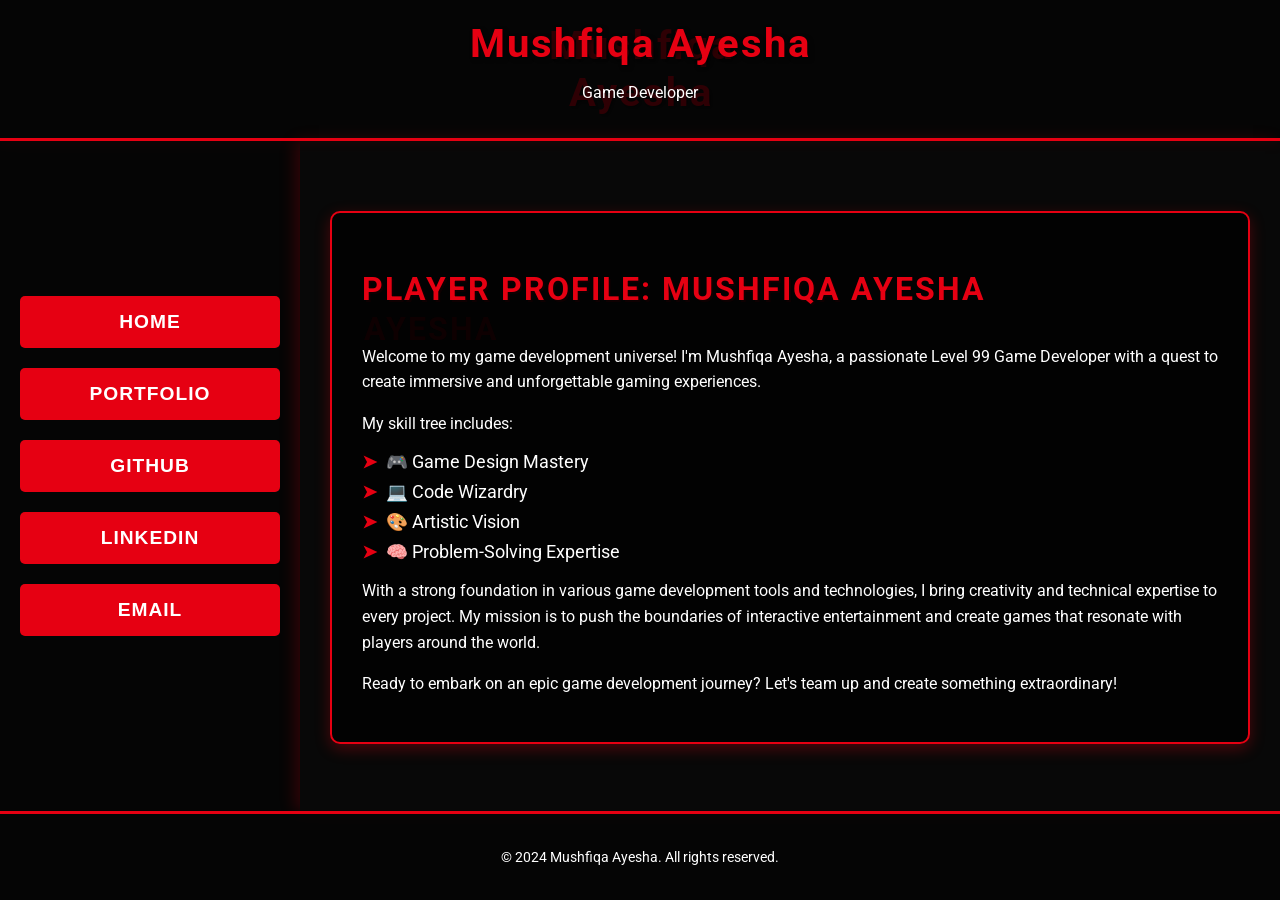
==== index.html @ 287940fb "portfolio in root" ====
<!DOCTYPE html>
<html lang="en">
  <head>
    <meta charset="UTF-8" />
    <meta name="viewport" content="width=device-width, initial-scale=1.0" />

    <title>Mushfiqa Ayesha - Game Developer</title>
    <link rel="icon" type="image/x-icon" href="media/favicon.ico" />
    <link
      href="https://fonts.googleapis.com/css2?family=Roboto:wght@400;700&display=swap"
      rel="stylesheet"
    />
    <link rel="stylesheet" href="style.css" />
  </head>
  <body>
    <div class="game-interface">
      <header class="header">
        <h1 class="persona-text" data-text="Mushfiqa Ayesha">
          Mushfiqa Ayesha
        </h1>
        <p>Game Developer</p>
      </header>

      <nav class="sidebar">
        <ul>
          <li>
            <button class="game-button" data-href="index.html">Home</button>
          </li>
          <li>
            <button class="game-button" data-href="portfolio.html">
              Portfolio
            </button>
          </li>

          <li>
            <button
              class="game-button"
              data-href="https://github.com/MushfiqaAyesha"
            >
              GitHub
            </button>
          </li>
          <li>
            <button
              class="game-button"
              data-href="https://www.linkedin.com/in/mushfiqa/"
            >
              LinkedIn
            </button>
          </li>
          <li>
            <button
              class="game-button"
              data-href="mailto:mushfiqaayesha@email.com"
            >
              Email
            </button>
          </li>
        </ul>
      </nav>

      <main class="main-content">
        <div id="about" class="section about">
          <h2 class="persona-text" data-text="Player Profile: Mushfiqa Ayesha">
            Player Profile: Mushfiqa Ayesha
          </h2>
          <div class="about-content">
            <div class="about-text">
              <p>
                Welcome to my game development universe! I'm Mushfiqa Ayesha, a
                passionate Level 99 Game Developer with a quest to create
                immersive and unforgettable gaming experiences.
              </p>
              <p>My skill tree includes:</p>
              <ul>
                <li>🎮 Game Design Mastery</li>
                <li>💻 Code Wizardry</li>
                <li>🎨 Artistic Vision</li>
                <li>🧠 Problem-Solving Expertise</li>
              </ul>
              <p>
                With a strong foundation in various game development tools and
                technologies, I bring creativity and technical expertise to
                every project. My mission is to push the boundaries of
                interactive entertainment and create games that resonate with
                players around the world.
              </p>
              <p>
                Ready to embark on an epic game development journey? Let's team
                up and create something extraordinary!
              </p>
            </div>
          </div>
        </div>
      </main>
      </main>

      <footer class="footer">
        <p>&copy; 2024 Mushfiqa Ayesha. All rights reserved.</p>
      </footer>
    </div>

    <script>
      document.addEventListener("DOMContentLoaded", function () {
        const buttons = document.querySelectorAll(".game-button");
        buttons.forEach((button) => {
          button.addEventListener("click", function () {
            const href = this.getAttribute("data-href");
            if (href.startsWith("http") || href.startsWith("mailto")) {
              window.open(href, "_blank");
            } else {
              window.location.href = href;
            }
          });

          button.addEventListener("mouseover", function () {
            this.style.transform = "scale(1.1) rotate(2deg)";
          });

          button.addEventListener("mouseout", function () {
            this.style.transform = "scale(1) rotate(0deg)";
          });
        });

        const personaTexts = document.querySelectorAll(".persona-text");
        personaTexts.forEach((text) => {
          text.addEventListener("mouseover", function () {
            this.style.textShadow = "2px 2px 4px rgba(230, 0, 18, 0.7)";
          });

          text.addEventListener("mouseout", function () {
            this.style.textShadow = "none";
          });
        });
      });
    </script>
  </body>
</html>
---- style.css ----
:root {
  --primary-color: #e60012;
  --secondary-color: #000000;
  --accent-color: #ffffff;
  --background-color: #1a1a1a;
  --text-color: #ffffff;
  --border-color: #e60012;
  --button-hover: #ff4d4d;
}

body {
  font-family: "Roboto", sans-serif;
  background-color: var(--background-color);
  color: var(--text-color);
  margin: 0;
  padding: 0;
  overflow-x: hidden;
  background-image: url("path-to-your-background-image.jpg");
  background-size: cover;
  background-attachment: fixed;
}

.game-interface {
  display: grid;
  grid-template-columns: 300px 1fr;
  grid-template-rows: auto 1fr auto;
  min-height: 100vh;
}

/* Header Styles */
.header {
  grid-column: 1 / -1;
  background-color: rgba(0, 0, 0, 0.8);
  padding: 20px;
  text-align: center;
  border-bottom: 3px solid var(--border-color);
  box-shadow: 0 2px 10px rgba(230, 0, 18, 0.3);
}

.header h1 {
  font-size: 2.5em;
  margin: 0;
  color: var(--primary-color);
  text-shadow: 2px 2px 4px rgba(0, 0, 0, 0.5);
  font-weight: bold;
  letter-spacing: 2px;
}

/* Navigation Styles */
.sidebar {
  grid-column: 1 / 2;
  background-color: rgba(0, 0, 0, 0.8);
  padding: 20px;
  display: flex;
  flex-direction: column;
  justify-content: center;
}

nav ul {
  list-style-type: none;
  padding: 0;
}

nav li {
  margin-bottom: 20px;
}

.game-button {
  display: block;
  width: 100%;
  padding: 15px;
  background-color: var(--primary-color);
  color: var(--accent-color);
  text-decoration: none;
  border: none;
  border-radius: 5px;
  font-size: 1.2em;
  font-weight: bold;
  text-transform: uppercase;
  letter-spacing: 1px;
  text-align: center;
  transition: all 0.3s ease;
  position: relative;
  overflow: hidden;
  z-index: 1;
  cursor: pointer;
}

.game-button::before {
  content: "";
  position: absolute;
  top: 0;
  left: -100%;
  width: 100%;
  height: 100%;
  background-color: var(--button-hover);
  transition: all 0.3s ease;
  z-index: -1;
}

.game-button:hover::before {
  left: 0;
}

.game-button:hover {
  transform: translateY(-3px);
  box-shadow: 0 5px 15px rgba(230, 0, 18, 0.5);
}

.game-button:active {
  transform: translateY(1px);
  box-shadow: 0 2px 5px rgba(230, 0, 18, 0.5);
}

/* Main Content Styles */
.main-content {
  grid-column: 2 / -1;
  padding: 30px;
  background-color: rgba(0, 0, 0, 0.7);
  box-shadow: -5px 0 15px rgba(230, 0, 18, 0.2);
}

/* Portfolio Styles */
.portfolio-grid {
  display: grid;
  grid-template-columns: repeat(auto-fit, minmax(300px, 1fr));
  gap: 30px;
}

.portfolio-item {
  background-color: rgba(0, 0, 0, 0.8);
  border-radius: 10px;
  padding: 20px;
  transition: all 0.3s ease;
  box-shadow: 0 5px 15px rgba(230, 0, 18, 0.3);
  display: flex;
  flex-direction: column;
  border: 2px solid var(--primary-color);
}

.portfolio-item:hover {
  transform: translateY(-5px) scale(1.02);
  box-shadow: 0 10px 25px rgba(230, 0, 18, 0.5);
}

.portfolio-item h3 {
  color: var(--primary-color);
  margin-top: 0;
  font-size: 1.8em;
  text-transform: uppercase;
  letter-spacing: 1px;
}

.portfolio-item img,
.portfolio-item video {
  width: 100%;
  border-radius: 5px;
  margin-bottom: 15px;
  object-fit: cover;
  height: 200px;
  border: 2px solid var(--primary-color);
}

.portfolio-item p {
  flex-grow: 1;
  font-size: 1em;
  line-height: 1.6;
}

/* Home Page Styles */
.home-hero {
  text-align: center;
  padding: 60px 0;
  background: rgba(0, 0, 0, 0.7);
  border-radius: 10px;
  margin-bottom: 40px;
  color: var(--text-color);
  border: 2px solid var(--primary-color);
}

.home-hero h2 {
  font-size: 2.5em;
  margin-bottom: 20px;
  text-transform: uppercase;
  letter-spacing: 2px;
  color: var(--primary-color);
}

.cta-button {
  display: inline-block;
  padding: 15px 30px;
  background-color: var(--primary-color);
  color: var(--accent-color);
  text-decoration: none;
  border-radius: 5px;
  font-size: 1.2em;
  transition: all 0.3s ease;
  font-weight: bold;
  text-transform: uppercase;
  letter-spacing: 1px;
}

.cta-button:hover {
  background-color: var(--button-hover);
  transform: translateY(-3px);
  box-shadow: 0 5px 15px rgba(230, 0, 18, 0.5);
}

/* Footer Styles */
.footer {
  grid-column: 1 / -1;
  text-align: center;
  padding: 20px;
  background-color: rgba(0, 0, 0, 0.8);
  color: var(--text-color);
  font-size: 0.9em;
  border-top: 3px solid var(--border-color);
}

/* Custom Scrollbar */
::-webkit-scrollbar {
  width: 10px;
}

::-webkit-scrollbar-track {
  background: var(--secondary-color);
}

::-webkit-scrollbar-thumb {
  background: var(--primary-color);
  border-radius: 5px;
}

::-webkit-scrollbar-thumb:hover {
  background: var(--button-hover);
}

/* Persona-like text effect */
.persona-text {
  position: relative;
  display: inline-block;
}

.persona-text::after {
  content: attr(data-text);
  position: absolute;
  left: 2px;
  top: 2px;
  color: var(--primary-color);
  z-index: -1;
}

/* Responsive Design */
@media (max-width: 768px) {
  .game-interface {
    grid-template-columns: 1fr;
  }

  .sidebar {
    grid-column: 1 / -1;
  }

  .main-content {
    grid-column: 1 / -1;
  }
}
.about {
  background-color: rgba(0, 0, 0, 0.8);
  border-radius: 10px;
  padding: 30px;
  margin-top: 40px;
  border: 2px solid var(--primary-color);
  box-shadow: 0 5px 15px rgba(230, 0, 18, 0.3);
}

.about h2 {
  color: var(--primary-color);
  font-size: 2em;
  margin-bottom: 20px;
  text-transform: uppercase;
  letter-spacing: 2px;
}

.about-content {
  display: flex;
  justify-content: space-between;
  align-items: flex-start;
}

.about-text {
  flex: 1;
}

.about-text p {
  margin-bottom: 15px;
  line-height: 1.6;
}

.about-text ul {
  list-style-type: none;
  padding-left: 0;
}

.about-text ul li {
  margin-bottom: 10px;
  font-size: 1.1em;
}

.about-text ul li:before {
  content: "➤ ";
  color: var(--primary-color);
  font-weight: bold;
  margin-right: 5px;
}
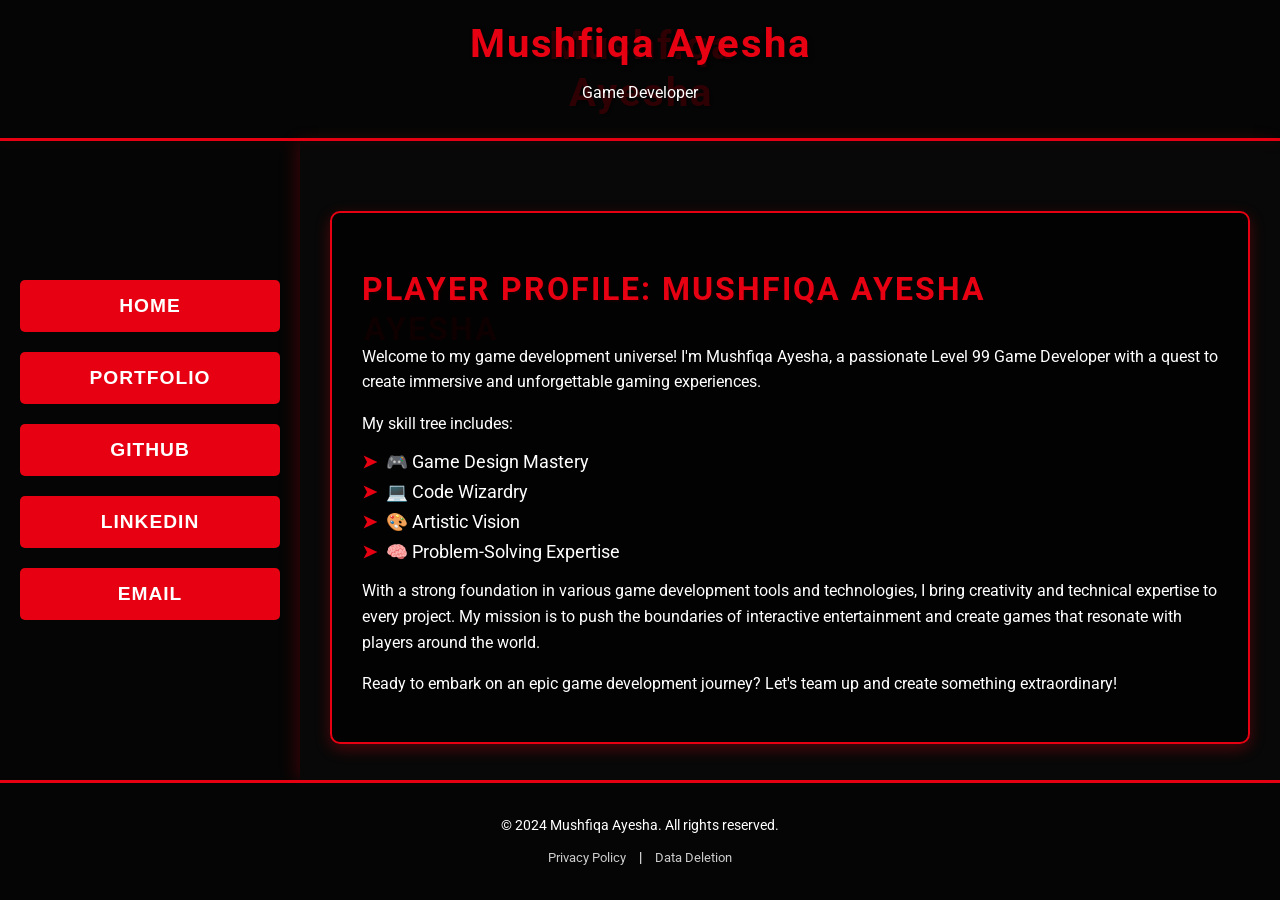
==== commit d03093a5: "policy updates to comply with gdpr eu" ====
--- a/index.html
+++ b/index.html
@@ -1,6 +1,7 @@
 <!DOCTYPE html>
 <html lang="en">
   <head>
+    <meta name="google-site-verification" content="QYNbyWzbSPOrTm-NHjOBRF7Yt7GdUNCPk4q0TXaNxpI" />
     <meta charset="UTF-8" />
     <meta name="viewport" content="width=device-width, initial-scale=1.0" />
 
@@ -97,6 +98,10 @@
 
       <footer class="footer">
         <p>&copy; 2024 Mushfiqa Ayesha. All rights reserved.</p>
+        <p>
+          <a href="privacy-policy.html" style="color: #ccc; text-decoration: none; font-size: 0.8rem; margin: 0 10px;">Privacy Policy</a> |
+          <a href="data-deletion.html" style="color: #ccc; text-decoration: none; font-size: 0.8rem; margin: 0 10px;">Data Deletion</a>
+        </p>
       </footer>
     </div>
 
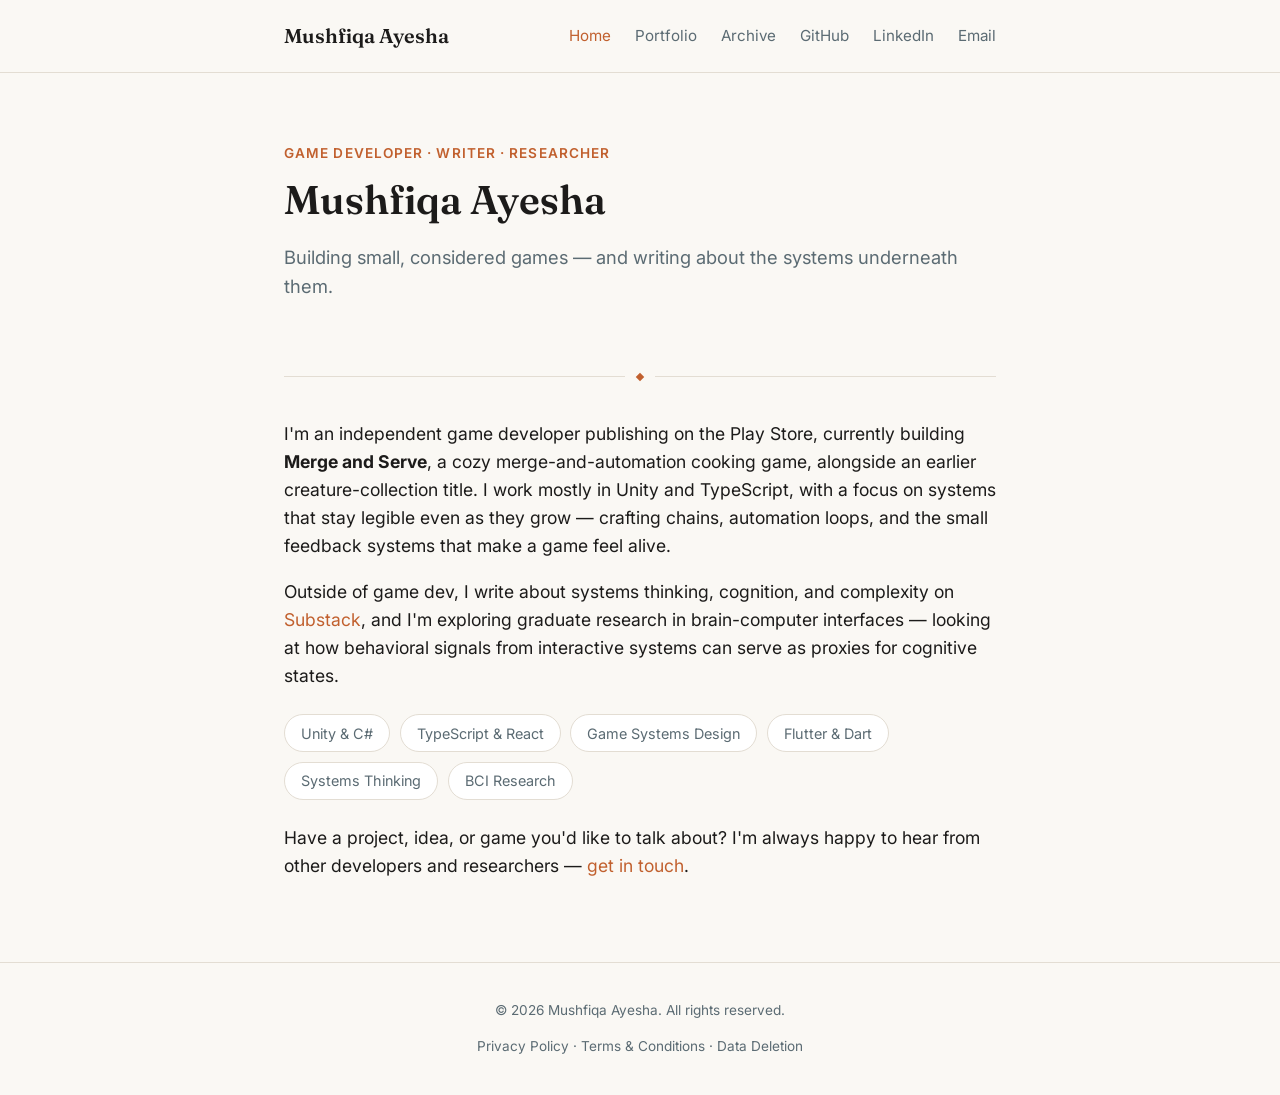
==== commit ad21f37d: "redesign: full visual overhaul to minimal/professional style - New shared style.css: warm off-white " ====
--- a/index.html
+++ b/index.html
@@ -4,140 +4,86 @@
     <meta name="google-site-verification" content="QYNbyWzbSPOrTm-NHjOBRF7Yt7GdUNCPk4q0TXaNxpI" />
     <meta charset="UTF-8" />
     <meta name="viewport" content="width=device-width, initial-scale=1.0" />
-
-    <title>Mushfiqa Ayesha - Game Developer</title>
+    <title>Mushfiqa Ayesha — Game Developer</title>
     <link rel="icon" type="image/x-icon" href="media/favicon.ico" />
+    <link rel="preconnect" href="https://fonts.googleapis.com" />
+    <link rel="preconnect" href="https://fonts.gstatic.com" crossorigin />
     <link
-      href="https://fonts.googleapis.com/css2?family=Roboto:wght@400;700&display=swap"
+      href="https://fonts.googleapis.com/css2?family=Fraunces:opsz,wght@9..144,500;9..144,600&family=Inter:wght@400;500;600&display=swap"
       rel="stylesheet"
     />
     <link rel="stylesheet" href="style.css" />
   </head>
   <body>
-    <div class="game-interface">
-      <header class="header">
-        <h1 class="persona-text" data-text="Mushfiqa Ayesha">
-          Mushfiqa Ayesha
-        </h1>
-        <p>Game Developer</p>
+    <div class="site">
+      <header class="site-header">
+        <div class="header-inner">
+          <a href="index.html" class="brand">Mushfiqa Ayesha</a>
+          <nav class="site-nav">
+            <a href="index.html" class="active">Home</a>
+            <a href="portfolio.html">Portfolio</a>
+            <a href="archive.html">Archive</a>
+            <a href="https://github.com/MushfiqaAyesha">GitHub</a>
+            <a href="https://www.linkedin.com/in/mushfiqa/">LinkedIn</a>
+            <a href="mailto:mushfiqaaisha@gmail.com">Email</a>
+          </nav>
+        </div>
       </header>
 
-      <nav class="sidebar">
-        <ul>
-          <li>
-            <button class="game-button" data-href="index.html">Home</button>
-          </li>
-          <li>
-            <button class="game-button" data-href="portfolio.html">
-              Portfolio
-            </button>
-          </li>
+      <main>
+        <section class="hero">
+          <p class="eyebrow">Game Developer · Writer · Researcher</p>
+          <h1>Mushfiqa Ayesha</h1>
+          <p class="tagline">
+            Building small, considered games — and writing about the systems
+            underneath them.
+          </p>
+        </section>
 
-          <li>
-            <button
-              class="game-button"
-              data-href="https://github.com/MushfiqaAyesha"
-            >
-              GitHub
-            </button>
-          </li>
-          <li>
-            <button
-              class="game-button"
-              data-href="https://www.linkedin.com/in/mushfiqa/"
-            >
-              LinkedIn
-            </button>
-          </li>
-          <li>
-            <button
-              class="game-button"
-              data-href="mailto:mushfiqaayesha@email.com"
-            >
-              Email
-            </button>
-          </li>
-        </ul>
-      </nav>
+        <div class="divider"><span class="node"></span></div>
 
-      <main class="main-content">
-        <div id="about" class="section about">
-          <h2 class="persona-text" data-text="Player Profile: Mushfiqa Ayesha">
-            Player Profile: Mushfiqa Ayesha
-          </h2>
-          <div class="about-content">
-            <div class="about-text">
-              <p>
-                Welcome to my game development universe! I'm Mushfiqa Ayesha, a
-                passionate Level 99 Game Developer with a quest to create
-                immersive and unforgettable gaming experiences.
-              </p>
-              <p>My skill tree includes:</p>
-              <ul>
-                <li>🎮 Game Design Mastery</li>
-                <li>💻 Code Wizardry</li>
-                <li>🎨 Artistic Vision</li>
-                <li>🧠 Problem-Solving Expertise</li>
-              </ul>
-              <p>
-                With a strong foundation in various game development tools and
-                technologies, I bring creativity and technical expertise to
-                every project. My mission is to push the boundaries of
-                interactive entertainment and create games that resonate with
-                players around the world.
-              </p>
-              <p>
-                Ready to embark on an epic game development journey? Let's team
-                up and create something extraordinary!
-              </p>
-            </div>
-          </div>
-        </div>
-      </main>
+        <section class="about">
+          <p class="lede">
+            I'm an independent game developer publishing on the Play Store,
+            currently building <strong>Merge and Serve</strong>, a cozy
+            merge-and-automation cooking game, alongside an earlier
+            creature-collection title. I work mostly in Unity and TypeScript,
+            with a focus on systems that stay legible even as they grow —
+            crafting chains, automation loops, and the small feedback systems
+            that make a game feel alive.
+          </p>
+          <p class="lede">
+            Outside of game dev, I write about systems thinking, cognition,
+            and complexity on
+            <a href="https://mushfiqaaisha.substack.com" target="_blank" rel="noopener">Substack</a>,
+            and I'm exploring graduate research in brain-computer interfaces —
+            looking at how behavioral signals from interactive systems can
+            serve as proxies for cognitive states.
+          </p>
+          <ul class="skills">
+            <li>Unity &amp; C#</li>
+            <li>TypeScript &amp; React</li>
+            <li>Game Systems Design</li>
+            <li>Flutter &amp; Dart</li>
+            <li>Systems Thinking</li>
+            <li>BCI Research</li>
+          </ul>
+          <p class="lede">
+            Have a project, idea, or game you'd like to talk about? I'm always
+            happy to hear from other developers and researchers —
+            <a href="mailto:mushfiqaaisha@gmail.com">get in touch</a>.
+          </p>
+        </section>
       </main>
 
-      <footer class="footer">
-        <p>&copy; 2024 Mushfiqa Ayesha. All rights reserved.</p>
-        <p>
-          <a href="privacy-policy.html" style="color: #ccc; text-decoration: none; font-size: 0.8rem; margin: 0 10px;">Privacy Policy</a> |
-          <a href="data-deletion.html" style="color: #ccc; text-decoration: none; font-size: 0.8rem; margin: 0 10px;">Data Deletion</a>
+      <footer class="site-footer">
+        <p>&copy; 2026 Mushfiqa Ayesha. All rights reserved.</p>
+        <p class="legal-links">
+          <a href="privacy-policy.html">Privacy Policy</a> ·
+          <a href="terms.html">Terms &amp; Conditions</a> ·
+          <a href="data-deletion.html">Data Deletion</a>
         </p>
       </footer>
     </div>
-
-    <script>
-      document.addEventListener("DOMContentLoaded", function () {
-        const buttons = document.querySelectorAll(".game-button");
-        buttons.forEach((button) => {
-          button.addEventListener("click", function () {
-            const href = this.getAttribute("data-href");
-            if (href.startsWith("http") || href.startsWith("mailto")) {
-              window.open(href, "_blank");
-            } else {
-              window.location.href = href;
-            }
-          });
-
-          button.addEventListener("mouseover", function () {
-            this.style.transform = "scale(1.1) rotate(2deg)";
-          });
-
-          button.addEventListener("mouseout", function () {
-            this.style.transform = "scale(1) rotate(0deg)";
-          });
-        });
-
-        const personaTexts = document.querySelectorAll(".persona-text");
-        personaTexts.forEach((text) => {
-          text.addEventListener("mouseover", function () {
-            this.style.textShadow = "2px 2px 4px rgba(230, 0, 18, 0.7)";
-          });
-
-          text.addEventListener("mouseout", function () {
-            this.style.textShadow = "none";
-          });
-        });
-      });
-    </script>
   </body>
 </html>
--- a/style.css
+++ b/style.css
@@ -1,314 +1,334 @@
 :root {
-  --primary-color: #e60012;
-  --secondary-color: #000000;
-  --accent-color: #ffffff;
-  --background-color: #1a1a1a;
-  --text-color: #ffffff;
-  --border-color: #e60012;
-  --button-hover: #ff4d4d;
+  --bg: #faf8f4;
+  --ink: #1c1b1a;
+  --accent: #c1602e;
+  --slate: #5b6b73;
+  --line: #e3ddd3;
+  --card-bg: #ffffff;
+  --max-width: 760px;
+}
+
+* {
+  box-sizing: border-box;
 }
 
 body {
-  font-family: "Roboto", sans-serif;
-  background-color: var(--background-color);
-  color: var(--text-color);
+  font-family: "Inter", -apple-system, BlinkMacSystemFont, "Segoe UI", sans-serif;
+  background-color: var(--bg);
+  color: var(--ink);
   margin: 0;
   padding: 0;
-  overflow-x: hidden;
-  background-image: url("path-to-your-background-image.jpg");
-  background-size: cover;
-  background-attachment: fixed;
-}
-
-.game-interface {
-  display: grid;
-  grid-template-columns: 300px 1fr;
-  grid-template-rows: auto 1fr auto;
+  line-height: 1.6;
+  -webkit-font-smoothing: antialiased;
+}
+
+h1, h2, h3 {
+  font-family: "Fraunces", Georgia, serif;
+  font-weight: 600;
+  line-height: 1.2;
+  margin: 0 0 0.5em;
+}
+
+a {
+  color: var(--accent);
+  text-decoration: none;
+}
+
+a:hover {
+  text-decoration: underline;
+}
+
+a:focus-visible,
+button:focus-visible {
+  outline: 2px solid var(--accent);
+  outline-offset: 2px;
+}
+
+/* Layout */
+.site {
+  display: flex;
+  flex-direction: column;
   min-height: 100vh;
 }
 
-/* Header Styles */
-.header {
-  grid-column: 1 / -1;
-  background-color: rgba(0, 0, 0, 0.8);
-  padding: 20px;
-  text-align: center;
-  border-bottom: 3px solid var(--border-color);
-  box-shadow: 0 2px 10px rgba(230, 0, 18, 0.3);
-}
-
-.header h1 {
-  font-size: 2.5em;
-  margin: 0;
-  color: var(--primary-color);
-  text-shadow: 2px 2px 4px rgba(0, 0, 0, 0.5);
-  font-weight: bold;
-  letter-spacing: 2px;
-}
-
-/* Navigation Styles */
-.sidebar {
-  grid-column: 1 / 2;
-  background-color: rgba(0, 0, 0, 0.8);
-  padding: 20px;
-  display: flex;
-  flex-direction: column;
-  justify-content: center;
-}
-
-nav ul {
-  list-style-type: none;
+.site-header {
+  border-bottom: 1px solid var(--line);
+  background-color: var(--bg);
+  position: sticky;
+  top: 0;
+  z-index: 10;
+}
+
+.site-header .header-inner {
+  max-width: var(--max-width);
+  margin: 0 auto;
+  padding: 1.25rem 1.5rem;
+  display: flex;
+  align-items: center;
+  justify-content: space-between;
+  gap: 1rem;
+  flex-wrap: wrap;
+}
+
+.brand {
+  font-family: "Fraunces", Georgia, serif;
+  font-size: 1.25rem;
+  font-weight: 600;
+  color: var(--ink);
+  text-decoration: none;
+}
+
+.brand:hover {
+  text-decoration: none;
+  color: var(--accent);
+}
+
+.site-nav {
+  display: flex;
+  gap: 1.5rem;
+  flex-wrap: wrap;
+}
+
+.site-nav a {
+  color: var(--slate);
+  font-size: 0.95rem;
+}
+
+.site-nav a:hover,
+.site-nav a.active {
+  color: var(--accent);
+}
+
+main {
+  flex: 1;
+  max-width: var(--max-width);
+  margin: 0 auto;
+  padding: 2.5rem 1.5rem 4rem;
+  width: 100%;
+}
+
+/* Signature divider: thin rule with a small diamond node */
+.divider {
+  display: flex;
+  align-items: center;
+  gap: 0.75rem;
+  margin: 2.5rem 0;
+}
+
+.divider::before,
+.divider::after {
+  content: "";
+  flex: 1;
+  height: 1px;
+  background-color: var(--line);
+}
+
+.divider .node {
+  width: 6px;
+  height: 6px;
+  background-color: var(--accent);
+  transform: rotate(45deg);
+  flex-shrink: 0;
+}
+
+/* Hero */
+.hero {
+  padding: 1rem 0 2rem;
+}
+
+.hero .eyebrow {
+  font-size: 0.85rem;
+  letter-spacing: 0.08em;
+  text-transform: uppercase;
+  color: var(--accent);
+  margin-bottom: 0.75rem;
+  font-weight: 600;
+}
+
+.hero h1 {
+  font-size: 2.5rem;
+  margin-bottom: 0.5rem;
+}
+
+.hero .tagline {
+  font-size: 1.15rem;
+  color: var(--slate);
+  margin-bottom: 0;
+}
+
+/* About / content blocks */
+.lede {
+  font-size: 1.1rem;
+  color: var(--ink);
+}
+
+.skills {
+  list-style: none;
   padding: 0;
-}
-
-nav li {
-  margin-bottom: 20px;
-}
-
-.game-button {
-  display: block;
-  width: 100%;
-  padding: 15px;
-  background-color: var(--primary-color);
-  color: var(--accent-color);
-  text-decoration: none;
-  border: none;
-  border-radius: 5px;
-  font-size: 1.2em;
-  font-weight: bold;
-  text-transform: uppercase;
-  letter-spacing: 1px;
-  text-align: center;
-  transition: all 0.3s ease;
-  position: relative;
-  overflow: hidden;
-  z-index: 1;
-  cursor: pointer;
-}
-
-.game-button::before {
-  content: "";
-  position: absolute;
-  top: 0;
-  left: -100%;
-  width: 100%;
-  height: 100%;
-  background-color: var(--button-hover);
-  transition: all 0.3s ease;
-  z-index: -1;
-}
-
-.game-button:hover::before {
-  left: 0;
-}
-
-.game-button:hover {
-  transform: translateY(-3px);
-  box-shadow: 0 5px 15px rgba(230, 0, 18, 0.5);
-}
-
-.game-button:active {
-  transform: translateY(1px);
-  box-shadow: 0 2px 5px rgba(230, 0, 18, 0.5);
-}
-
-/* Main Content Styles */
-.main-content {
-  grid-column: 2 / -1;
-  padding: 30px;
-  background-color: rgba(0, 0, 0, 0.7);
-  box-shadow: -5px 0 15px rgba(230, 0, 18, 0.2);
-}
-
-/* Portfolio Styles */
+  display: flex;
+  flex-wrap: wrap;
+  gap: 0.6rem;
+  margin: 1.5rem 0;
+}
+
+.skills li {
+  background-color: var(--card-bg);
+  border: 1px solid var(--line);
+  border-radius: 999px;
+  padding: 0.4rem 1rem;
+  font-size: 0.9rem;
+  color: var(--slate);
+}
+
+/* Portfolio grid */
 .portfolio-grid {
   display: grid;
-  grid-template-columns: repeat(auto-fit, minmax(300px, 1fr));
-  gap: 30px;
+  grid-template-columns: repeat(auto-fit, minmax(280px, 1fr));
+  gap: 1.5rem;
+  margin-top: 1.5rem;
 }
 
 .portfolio-item {
-  background-color: rgba(0, 0, 0, 0.8);
-  border-radius: 10px;
-  padding: 20px;
-  transition: all 0.3s ease;
-  box-shadow: 0 5px 15px rgba(230, 0, 18, 0.3);
+  background-color: var(--card-bg);
+  border: 1px solid var(--line);
+  border-radius: 8px;
+  padding: 1.5rem;
   display: flex;
   flex-direction: column;
-  border: 2px solid var(--primary-color);
-}
-
-.portfolio-item:hover {
-  transform: translateY(-5px) scale(1.02);
-  box-shadow: 0 10px 25px rgba(230, 0, 18, 0.5);
+}
+
+.portfolio-item img {
+  width: 100%;
+  border-radius: 6px;
+  margin-bottom: 1rem;
+  object-fit: cover;
+  height: 180px;
 }
 
 .portfolio-item h3 {
-  color: var(--primary-color);
+  font-size: 1.3rem;
+  margin-bottom: 0.5rem;
+}
+
+.portfolio-item p {
+  color: var(--slate);
+  flex-grow: 1;
+}
+
+.portfolio-item ul {
+  padding-left: 1.2rem;
+  margin: 0.75rem 0 0;
+  color: var(--slate);
+  font-size: 0.95rem;
+}
+
+.portfolio-item ul li {
+  margin-bottom: 0.35rem;
+}
+
+/* Footer */
+.site-footer {
+  border-top: 1px solid var(--line);
+  padding: 1.5rem;
+  text-align: center;
+  font-size: 0.85rem;
+  color: var(--slate);
+}
+
+.site-footer .legal-links {
+  margin-top: 0.5rem;
+}
+
+.site-footer a {
+  color: var(--slate);
+}
+
+.site-footer a:hover {
+  color: var(--accent);
+}
+
+/* Legal pages (privacy, terms, data deletion) */
+.legal {
+  max-width: 720px;
+}
+
+.legal h1 {
+  font-size: 2rem;
+  border-bottom: 2px solid var(--accent);
+  padding-bottom: 0.5rem;
+  margin-bottom: 0.25rem;
+}
+
+.legal .effective-date {
+  color: var(--slate);
+  font-size: 0.9rem;
+  margin-bottom: 1.5rem;
+}
+
+.legal h2 {
+  font-size: 1.3rem;
+  margin-top: 2rem;
+  color: var(--ink);
+}
+
+.legal ul {
+  padding-left: 1.4rem;
+}
+
+.legal li {
+  margin-bottom: 0.5rem;
+}
+
+.compliance-box {
+  background-color: var(--card-bg);
+  border-left: 3px solid var(--accent);
+  padding: 1rem 1.25rem;
+  margin: 1.5rem 0;
+  border-radius: 0 6px 6px 0;
+}
+
+.toc {
+  background-color: var(--card-bg);
+  border: 1px solid var(--line);
+  border-radius: 8px;
+  padding: 1.25rem 1.5rem;
+  margin: 1.5rem 0 2rem;
+}
+
+.toc h2 {
+  font-size: 1rem;
+  text-transform: uppercase;
+  letter-spacing: 0.05em;
   margin-top: 0;
-  font-size: 1.8em;
-  text-transform: uppercase;
-  letter-spacing: 1px;
-}
-
-.portfolio-item img,
-.portfolio-item video {
-  width: 100%;
-  border-radius: 5px;
-  margin-bottom: 15px;
-  object-fit: cover;
-  height: 200px;
-  border: 2px solid var(--primary-color);
-}
-
-.portfolio-item p {
-  flex-grow: 1;
-  font-size: 1em;
-  line-height: 1.6;
-}
-
-/* Home Page Styles */
-.home-hero {
-  text-align: center;
-  padding: 60px 0;
-  background: rgba(0, 0, 0, 0.7);
-  border-radius: 10px;
-  margin-bottom: 40px;
-  color: var(--text-color);
-  border: 2px solid var(--primary-color);
-}
-
-.home-hero h2 {
-  font-size: 2.5em;
-  margin-bottom: 20px;
-  text-transform: uppercase;
-  letter-spacing: 2px;
-  color: var(--primary-color);
-}
-
-.cta-button {
-  display: inline-block;
-  padding: 15px 30px;
-  background-color: var(--primary-color);
-  color: var(--accent-color);
-  text-decoration: none;
-  border-radius: 5px;
-  font-size: 1.2em;
-  transition: all 0.3s ease;
-  font-weight: bold;
-  text-transform: uppercase;
-  letter-spacing: 1px;
-}
-
-.cta-button:hover {
-  background-color: var(--button-hover);
-  transform: translateY(-3px);
-  box-shadow: 0 5px 15px rgba(230, 0, 18, 0.5);
-}
-
-/* Footer Styles */
-.footer {
-  grid-column: 1 / -1;
-  text-align: center;
-  padding: 20px;
-  background-color: rgba(0, 0, 0, 0.8);
-  color: var(--text-color);
-  font-size: 0.9em;
-  border-top: 3px solid var(--border-color);
-}
-
-/* Custom Scrollbar */
-::-webkit-scrollbar {
-  width: 10px;
-}
-
-::-webkit-scrollbar-track {
-  background: var(--secondary-color);
-}
-
-::-webkit-scrollbar-thumb {
-  background: var(--primary-color);
-  border-radius: 5px;
-}
-
-::-webkit-scrollbar-thumb:hover {
-  background: var(--button-hover);
-}
-
-/* Persona-like text effect */
-.persona-text {
-  position: relative;
-  display: inline-block;
-}
-
-.persona-text::after {
-  content: attr(data-text);
-  position: absolute;
-  left: 2px;
-  top: 2px;
-  color: var(--primary-color);
-  z-index: -1;
-}
-
-/* Responsive Design */
-@media (max-width: 768px) {
-  .game-interface {
-    grid-template-columns: 1fr;
+  margin-bottom: 0.75rem;
+  color: var(--slate);
+}
+
+.toc ol {
+  padding-left: 1.2rem;
+  margin: 0;
+}
+
+.toc li {
+  margin-bottom: 0.4rem;
+}
+
+/* Responsive */
+@media (max-width: 600px) {
+  .hero h1 {
+    font-size: 2rem;
   }
 
-  .sidebar {
-    grid-column: 1 / -1;
+  .site-header .header-inner {
+    flex-direction: column;
+    align-items: flex-start;
   }
-
-  .main-content {
-    grid-column: 1 / -1;
+}
+
+/* Reduced motion */
+@media (prefers-reduced-motion: reduce) {
+  * {
+    transition: none !important;
+    animation: none !important;
   }
 }
-.about {
-  background-color: rgba(0, 0, 0, 0.8);
-  border-radius: 10px;
-  padding: 30px;
-  margin-top: 40px;
-  border: 2px solid var(--primary-color);
-  box-shadow: 0 5px 15px rgba(230, 0, 18, 0.3);
-}
-
-.about h2 {
-  color: var(--primary-color);
-  font-size: 2em;
-  margin-bottom: 20px;
-  text-transform: uppercase;
-  letter-spacing: 2px;
-}
-
-.about-content {
-  display: flex;
-  justify-content: space-between;
-  align-items: flex-start;
-}
-
-.about-text {
-  flex: 1;
-}
-
-.about-text p {
-  margin-bottom: 15px;
-  line-height: 1.6;
-}
-
-.about-text ul {
-  list-style-type: none;
-  padding-left: 0;
-}
-
-.about-text ul li {
-  margin-bottom: 10px;
-  font-size: 1.1em;
-}
-
-.about-text ul li:before {
-  content: "➤ ";
-  color: var(--primary-color);
-  font-weight: bold;
-  margin-right: 5px;
-}
